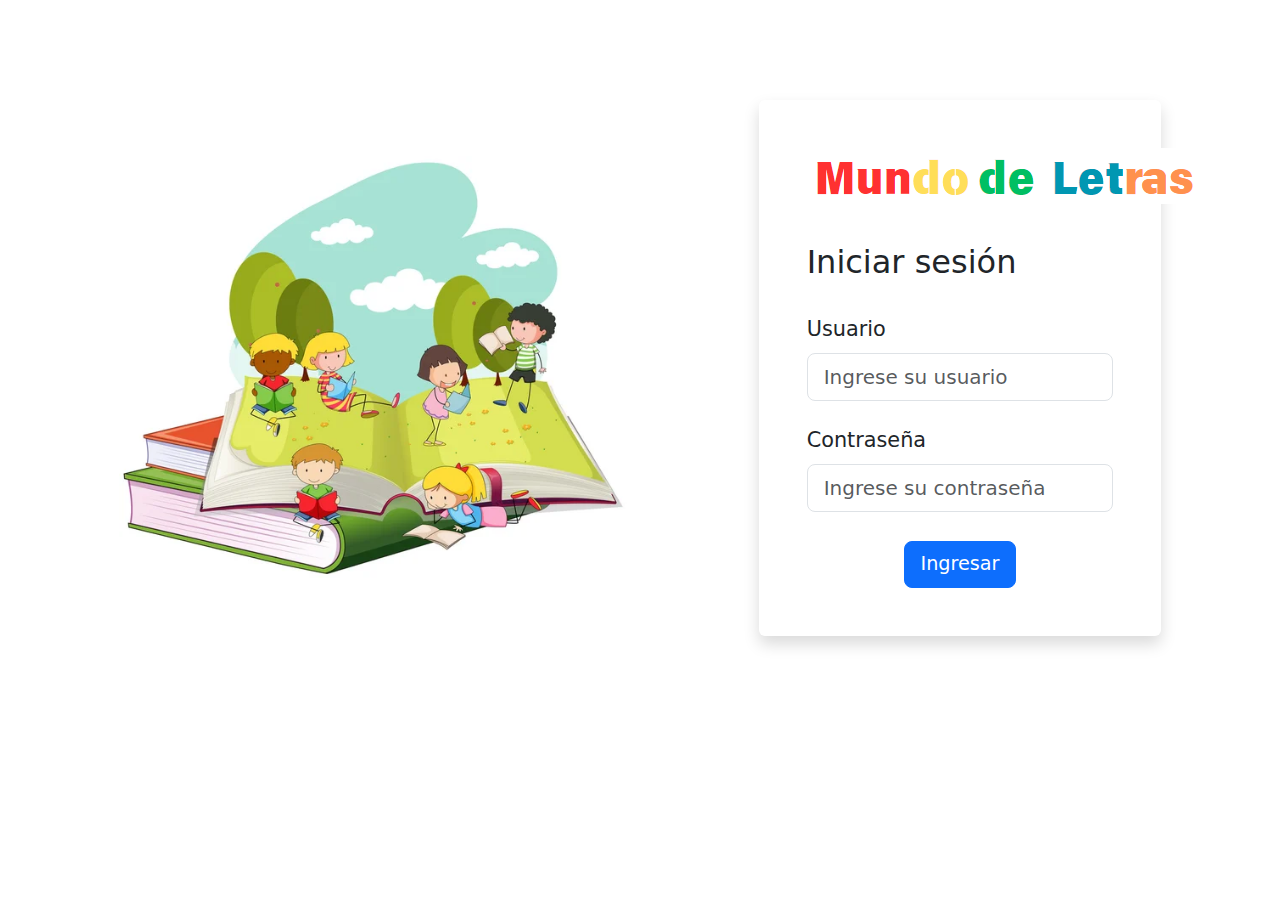
==== index.html @ ca94e11d "Renombrar login.html a index.html" ====
<!DOCTYPE html>
<html lang="en">
<head>
    <meta charset="UTF-8">
    <meta name="viewport" content="width=device-width, initial-scale=1.0">
    <link href="https://cdn.jsdelivr.net/npm/bootstrap@5.3.3/dist/css/bootstrap.min.css" rel="stylesheet" integrity="sha384-QWTKZyjpPEjISv5WaRU9OFeRpok6YctnYmDr5pNlyT2bRjXh0JMhjY6hW+ALEwIH" crossorigin="anonymous">
    <link rel="stylesheet" href="styles/styles.css">
    <title>Document</title>
</head>
<body>
    <section class="contenedor">
        <div class="p-5" style="height: 100px;">
        </div>
        <div class="container-fluid h-custom">
          <div class="row d-flex justify-content-center align-items-center h-100">
            <div class="col-md-9 col-lg-6 col-xl-5">
              <img src="imagenes/1.jpg" class="img-fluid" alt="Sample image">
            </div>
            <div class="col-md-8 col-lg-6 col-xl-4 offset-xl-1">
              <form class="bg-white p-5 rounded shadow">
                <img class="letras" src="imagenes/letras.png" alt="">
                <div class="divider d-flex align-items-center my-4">
                  <h2>Iniciar sesión</h2>
                </div>
      
                <div data-mdb-input-init class="form-outline mb-4">
                  <label class="form-label" for="form3Example3">Usuario</label>
                  <input type="email" id="form3Example3" class="form-control form-control-lg"
                    placeholder="Ingrese su usuario" />
                </div>
      
                <div data-mdb-input-init class="form-outline mb-3">
                  <label class="form-label" for="form3Example4">Contraseña</label>
                  <input type="password" id="form3Example4" class="form-control form-control-lg"
                    placeholder="Ingrese su contraseña" />
                </div>
                <div class="button-contenedor">
                    <button type="button" class="btn btn-primary btn-lg btn-block" onclick="location.href='inicio.html'">Ingresar</button>
                </div>
              </form>
            </div>
          </div>
        </div>
      </section>
</body>
</html>
---- styles/styles.css ----
.form-label {
    font-size: 130%;
}

.btn-primary {
    font-size: 120%;
    margin-top: 3%;
}

.letras {
    margin-bottom: 5%;
}

.button-contenedor {
    display: flex;
    justify-content: center; 
    align-items: center;    
    margin-top: 20px;       
}
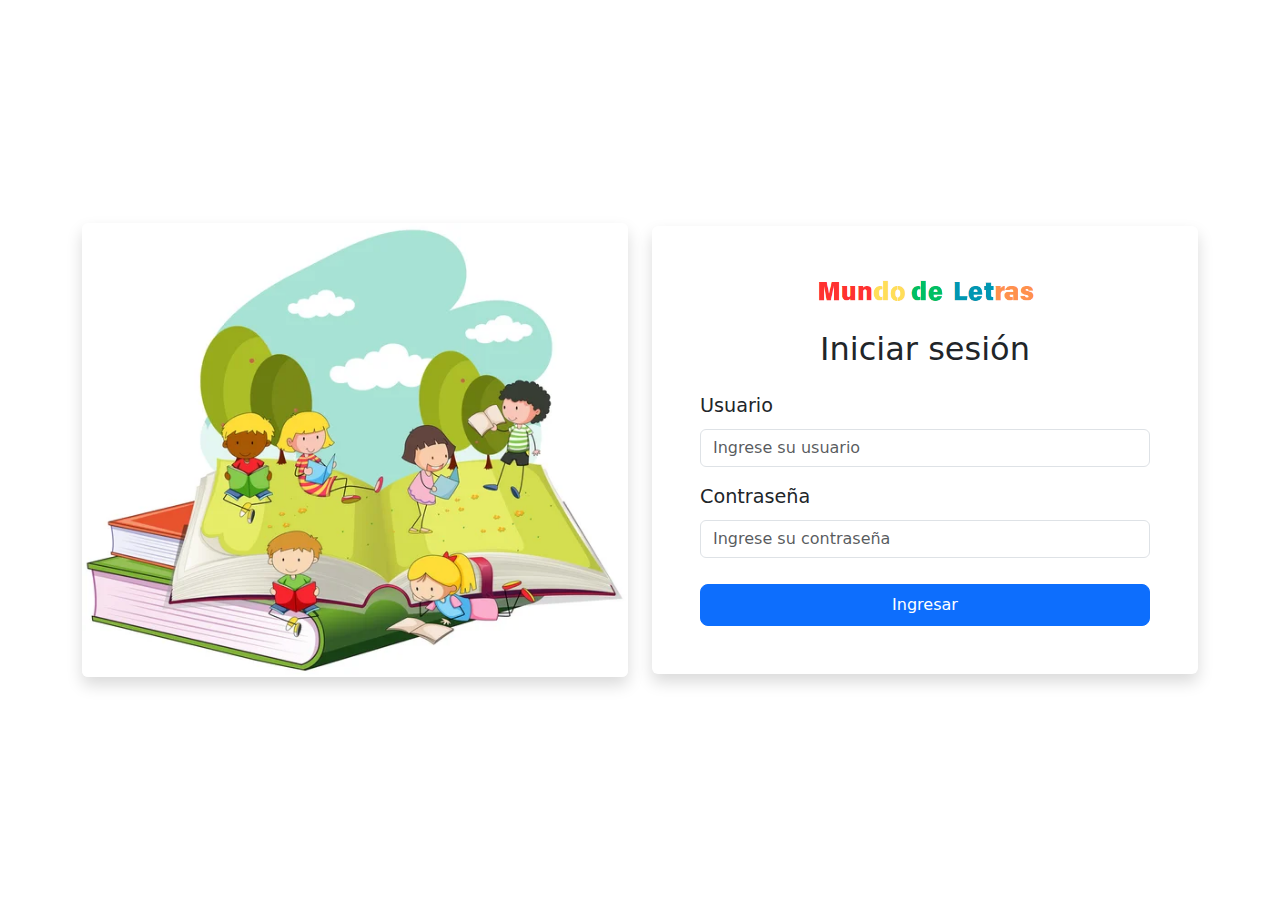
==== commit 40e6e8e0: "Diseño responsivo" ====
--- a/index.html
+++ b/index.html
@@ -5,42 +5,39 @@
     <meta name="viewport" content="width=device-width, initial-scale=1.0">
     <link href="https://cdn.jsdelivr.net/npm/bootstrap@5.3.3/dist/css/bootstrap.min.css" rel="stylesheet" integrity="sha384-QWTKZyjpPEjISv5WaRU9OFeRpok6YctnYmDr5pNlyT2bRjXh0JMhjY6hW+ALEwIH" crossorigin="anonymous">
     <link rel="stylesheet" href="styles/styles.css">
-    <title>Document</title>
+    <title>Iniciar Sesión</title>
 </head>
 <body>
-    <section class="contenedor">
-        <div class="p-5" style="height: 100px;">
+    <section class="contenedor vh-100 d-flex align-items-center">
+        <div class="container">
+            <div class="row d-flex justify-content-center align-items-center">
+                <!-- Imagen -->
+                <div class="col-12 col-md-6 mb-4 mb-md-0">
+                    <img src="imagenes/1.jpg" class="img-fluid rounded shadow" alt="Sample image">
+                </div>
+                <!-- Formulario -->
+                <div class="col-12 col-md-6">
+                    <form class="bg-white p-4 p-md-5 rounded shadow">
+                        <img class="letras mx-auto d-block mb-4" src="imagenes/letras.png" alt="Logo">
+                        <h2 class="text-center mb-4">Iniciar sesión</h2>
+                        <!-- Usuario -->
+                        <div class="form-outline mb-3">
+                            <label class="form-label" for="form3Example3">Usuario</label>
+                            <input type="email" id="form3Example3" class="form-control" placeholder="Ingrese su usuario">
+                        </div>
+                        <!-- Contraseña -->
+                        <div class="form-outline mb-3">
+                            <label class="form-label" for="form3Example4">Contraseña</label>
+                            <input type="password" id="form3Example4" class="form-control" placeholder="Ingrese su contraseña">
+                        </div>
+                        <!-- Botón -->
+                        <div class="d-grid">
+                            <button type="button" class="btn btn-primary btn-lg" onclick="location.href='inicio.html'">Ingresar</button>
+                        </div>
+                    </form>
+                </div>
+            </div>
         </div>
-        <div class="container-fluid h-custom">
-          <div class="row d-flex justify-content-center align-items-center h-100">
-            <div class="col-md-9 col-lg-6 col-xl-5">
-              <img src="imagenes/1.jpg" class="img-fluid" alt="Sample image">
-            </div>
-            <div class="col-md-8 col-lg-6 col-xl-4 offset-xl-1">
-              <form class="bg-white p-5 rounded shadow">
-                <img class="letras" src="imagenes/letras.png" alt="">
-                <div class="divider d-flex align-items-center my-4">
-                  <h2>Iniciar sesión</h2>
-                </div>
-      
-                <div data-mdb-input-init class="form-outline mb-4">
-                  <label class="form-label" for="form3Example3">Usuario</label>
-                  <input type="email" id="form3Example3" class="form-control form-control-lg"
-                    placeholder="Ingrese su usuario" />
-                </div>
-      
-                <div data-mdb-input-init class="form-outline mb-3">
-                  <label class="form-label" for="form3Example4">Contraseña</label>
-                  <input type="password" id="form3Example4" class="form-control form-control-lg"
-                    placeholder="Ingrese su contraseña" />
-                </div>
-                <div class="button-contenedor">
-                    <button type="button" class="btn btn-primary btn-lg btn-block" onclick="location.href='inicio.html'">Ingresar</button>
-                </div>
-              </form>
-            </div>
-          </div>
-        </div>
-      </section>
+    </section>
 </body>
-</html>+</html>
--- a/styles/styles.css
+++ b/styles/styles.css
@@ -1,19 +1,36 @@
+/* General */
 .form-label {
-    font-size: 130%;
+    font-size: 1.2rem;
 }
 
+/* Estilo para el botón */
 .btn-primary {
-    font-size: 120%;
-    margin-top: 3%;
+    font-size: 1rem;
+    margin-top: 10px;
 }
 
-.letras {
-    margin-bottom: 5%;
+/* Imagen en dispositivos pequeños */
+img {
+    max-width: 100%;
+    height: auto;
 }
 
-.button-contenedor {
-    display: flex;
-    justify-content: center; 
-    align-items: center;    
-    margin-top: 20px;       
+/* Clase personalizada para el logo */
+.letras {
+    max-width: 50%;
 }
+
+/* Adaptaciones específicas para móviles */
+@media (max-width: 576px) {
+    .form-label {
+        font-size: 1rem;
+    }
+
+    .btn-primary {
+        font-size: 0.9rem;
+    }
+
+    .letras {
+        max-width: 70%;
+    }
+}
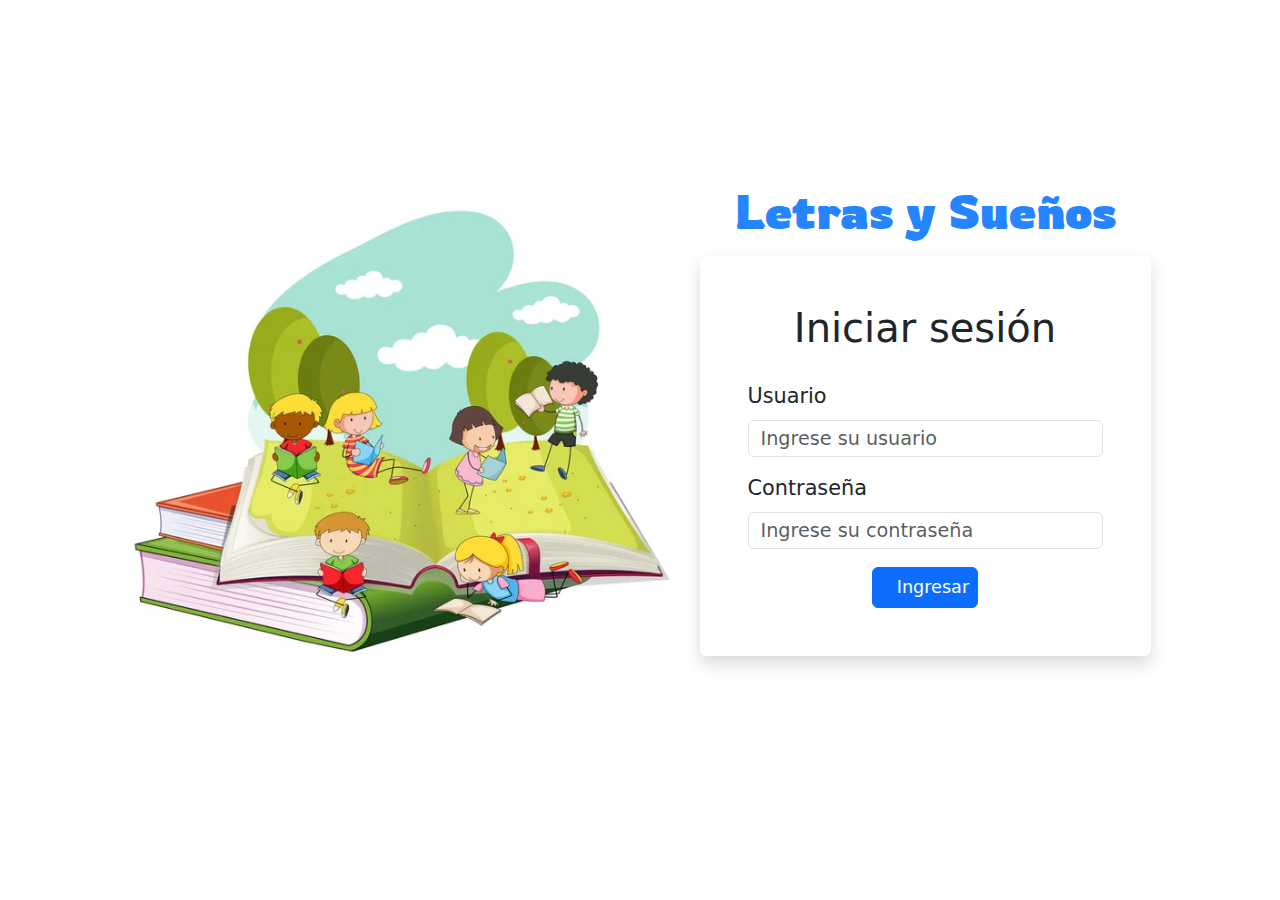
==== commit 4d8c5816: "Cambio en el login" ====
--- a/index.html
+++ b/index.html
@@ -5,7 +5,13 @@
     <meta name="viewport" content="width=device-width, initial-scale=1.0">
     <link href="https://cdn.jsdelivr.net/npm/bootstrap@5.3.3/dist/css/bootstrap.min.css" rel="stylesheet" integrity="sha384-QWTKZyjpPEjISv5WaRU9OFeRpok6YctnYmDr5pNlyT2bRjXh0JMhjY6hW+ALEwIH" crossorigin="anonymous">
     <link rel="stylesheet" href="styles/styles.css">
+    <link rel="preconnect" href="https://fonts.googleapis.com">
+    <link rel="preconnect" href="https://fonts.gstatic.com" crossorigin>
+    <link href="https://fonts.googleapis.com/css2?family=Anton&family=Poppins:ital,wght@0,100;0,200;0,300;0,400;0,500;0,600;0,700;0,800;0,900;1,100;1,200;1,300;1,400;1,500;1,600;1,700;1,800;1,900&family=Rowdies:wght@300;400;700&display=swap" rel="stylesheet">
     <title>Iniciar Sesión</title>
+    <style>
+        
+    </style>
 </head>
 <body>
     <section class="contenedor vh-100 d-flex align-items-center">
@@ -13,13 +19,16 @@
             <div class="row d-flex justify-content-center align-items-center">
                 <!-- Imagen -->
                 <div class="col-12 col-md-6 mb-4 mb-md-0">
-                    <img src="imagenes/1.jpg" class="img-fluid rounded shadow" alt="Sample image">
-                </div>
+                    <img src="imagenes/1.jpg" class="img-fluid" alt="">
+                </div>  
                 <!-- Formulario -->
-                <div class="col-12 col-md-6">
+                <div class="col-12 col-md-5">
+                    <!-- Logo fuera del formulario -->
+                    <div class="titulo">
+                      <span>Letras y Sueños</span>
+                  </div>
                     <form class="bg-white p-4 p-md-5 rounded shadow">
-                        <img class="letras mx-auto d-block mb-4" src="imagenes/letras.png" alt="Logo">
-                        <h2 class="text-center mb-4">Iniciar sesión</h2>
+                        <h1>Iniciar sesión</h1>
                         <!-- Usuario -->
                         <div class="form-outline mb-3">
                             <label class="form-label" for="form3Example3">Usuario</label>
@@ -31,8 +40,8 @@
                             <input type="password" id="form3Example4" class="form-control" placeholder="Ingrese su contraseña">
                         </div>
                         <!-- Botón -->
-                        <div class="d-grid">
-                            <button type="button" class="btn btn-primary btn-lg" onclick="location.href='inicio.html'">Ingresar</button>
+                        <div class="btnIngresar">
+                            <button type="button" class="btn btn-primary " onclick="location.href='inicio.html'">Ingresar</button>
                         </div>
                     </form>
                 </div>
--- a/styles/styles.css
+++ b/styles/styles.css
@@ -1,23 +1,55 @@
-/* General */
-.form-label {
-    font-size: 1.2rem;
+/* Estilo para el botón */
+.btnIngresar .btn-primary {
+    font-size: 1.1rem; /* Aumenta el tamaño de la fuente */
+    padding: 0.4rem 0rem; /* Ajusta el relleno */
+    width: 30%; /* Opcional: Haz que el botón ocupe todo el ancho del contenedor */
 }
 
-/* Estilo para el botón */
-.btn-primary {
-    font-size: 1rem;
-    margin-top: 10px;
+.btnIngresar {
+    display: flex;
+    justify-content: center; /* Centra horizontalmente */
+    margin-top: 5%; /* Espaciado superior */
+}
+
+.btnIngresar .btn-primary {
+    font-size: 1.1rem; /* Tamaño de la fuente */
+    padding: 0.4rem 1.5rem; /* Ajusta el relleno para hacer el botón más grande */
 }
 
 /* Imagen en dispositivos pequeños */
 img {
     max-width: 100%;
     height: auto;
+    margin-bottom: 7%;
 }
 
-/* Clase personalizada para el logo */
-.letras {
-    max-width: 50%;
+h1 {
+    margin-bottom: 8%;
+    text-align: center;
+}
+
+.form-label {
+    font-size: 130%;
+}
+
+.form-control {
+    width: 100%; /* Ancho personalizado */
+    height: 100%; /* Altura personalizada */
+    font-size: 1.2rem; /* Tamaño de letra */
+}
+
+.titulo {        
+    font-family: "Rowdies", serif;
+    font-weight: 900;
+    font-style: normal;
+    color: rgb(37, 132, 255);
+    font-size: 3rem; /* Cambia el tamaño aquí (3rem es un ejemplo) */
+    text-align: center; /* Centra el texto */
+    margin-bottom: 2%;
+}
+
+.col-12 {
+    margin-bottom: 6%;
 }
 
 /* Adaptaciones específicas para móviles */
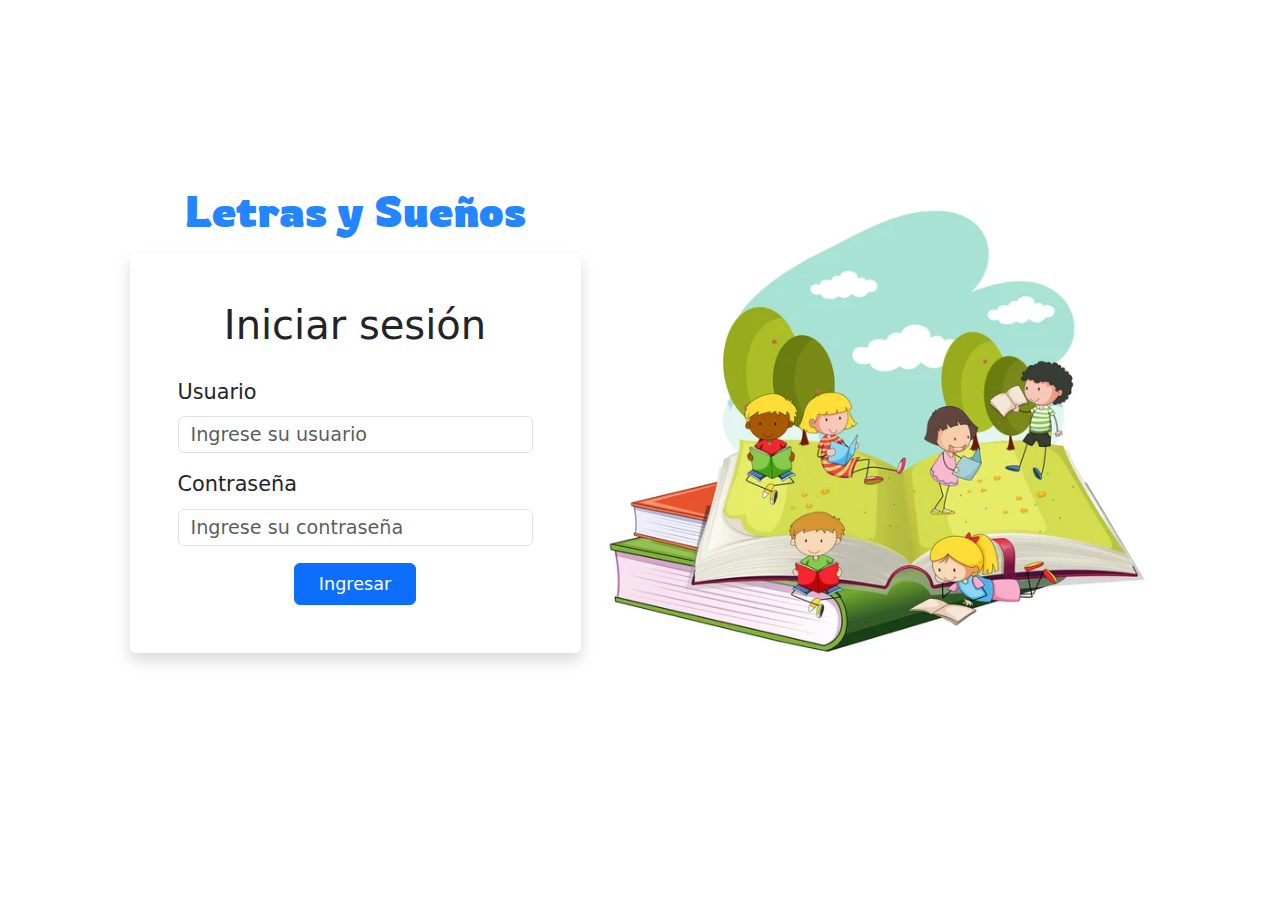
==== commit 053b71f6: "Cambio en el boton e imagen" ====
--- a/index.html
+++ b/index.html
@@ -9,18 +9,11 @@
     <link rel="preconnect" href="https://fonts.gstatic.com" crossorigin>
     <link href="https://fonts.googleapis.com/css2?family=Anton&family=Poppins:ital,wght@0,100;0,200;0,300;0,400;0,500;0,600;0,700;0,800;0,900;1,100;1,200;1,300;1,400;1,500;1,600;1,700;1,800;1,900&family=Rowdies:wght@300;400;700&display=swap" rel="stylesheet">
     <title>Iniciar Sesión</title>
-    <style>
-        
-    </style>
 </head>
 <body>
     <section class="contenedor vh-100 d-flex align-items-center">
         <div class="container">
             <div class="row d-flex justify-content-center align-items-center">
-                <!-- Imagen -->
-                <div class="col-12 col-md-6 mb-4 mb-md-0">
-                    <img src="imagenes/1.jpg" class="img-fluid" alt="">
-                </div>  
                 <!-- Formulario -->
                 <div class="col-12 col-md-5">
                     <!-- Logo fuera del formulario -->
@@ -41,10 +34,14 @@
                         </div>
                         <!-- Botón -->
                         <div class="btnIngresar">
-                            <button type="button" class="btn btn-primary " onclick="location.href='inicio.html'">Ingresar</button>
+                            <button type="button" class="btn btn-primary" onclick="location.href='inicio.html'">Ingresar</button>
                         </div>
                     </form>
-                </div>
+                </div>  
+                <!-- Imagen -->
+                <div class="col-12 col-md-6 mb-4 mb-md-0">
+                    <img src="imagenes/1.jpg" class="img-fluid" alt="">
+                </div>  
             </div>
         </div>
     </section>
--- a/styles/styles.css
+++ b/styles/styles.css
@@ -1,10 +1,4 @@
 /* Estilo para el botón */
-.btnIngresar .btn-primary {
-    font-size: 1.1rem; /* Aumenta el tamaño de la fuente */
-    padding: 0.4rem 0rem; /* Ajusta el relleno */
-    width: 30%; /* Opcional: Haz que el botón ocupe todo el ancho del contenedor */
-}
-
 .btnIngresar {
     display: flex;
     justify-content: center; /* Centra horizontalmente */
@@ -13,12 +7,18 @@
 
 .btnIngresar .btn-primary {
     font-size: 1.1rem; /* Tamaño de la fuente */
-    padding: 0.4rem 1.5rem; /* Ajusta el relleno para hacer el botón más grande */
+    padding: 0.4rem 1.5rem; /* Ajusta el relleno */
+    width: auto; /* El ancho se adapta al contenido */
+    display: flex; /* Flexbox para centrar el texto */
+    justify-content: center; /* Centra horizontalmente */
+    align-items: center; /* Centra verticalmente */
+    text-align: center; /* Asegura alineación de texto */
+    margin: auto; /* Centra el botón */
 }
 
 /* Imagen en dispositivos pequeños */
 img {
-    max-width: 100%;
+    max-width: 50%;
     height: auto;
     margin-bottom: 7%;
 }
@@ -43,7 +43,7 @@
     font-weight: 900;
     font-style: normal;
     color: rgb(37, 132, 255);
-    font-size: 3rem; /* Cambia el tamaño aquí (3rem es un ejemplo) */
+    font-size: 2.7rem; /* Cambia el tamaño aquí */
     text-align: center; /* Centra el texto */
     margin-bottom: 2%;
 }
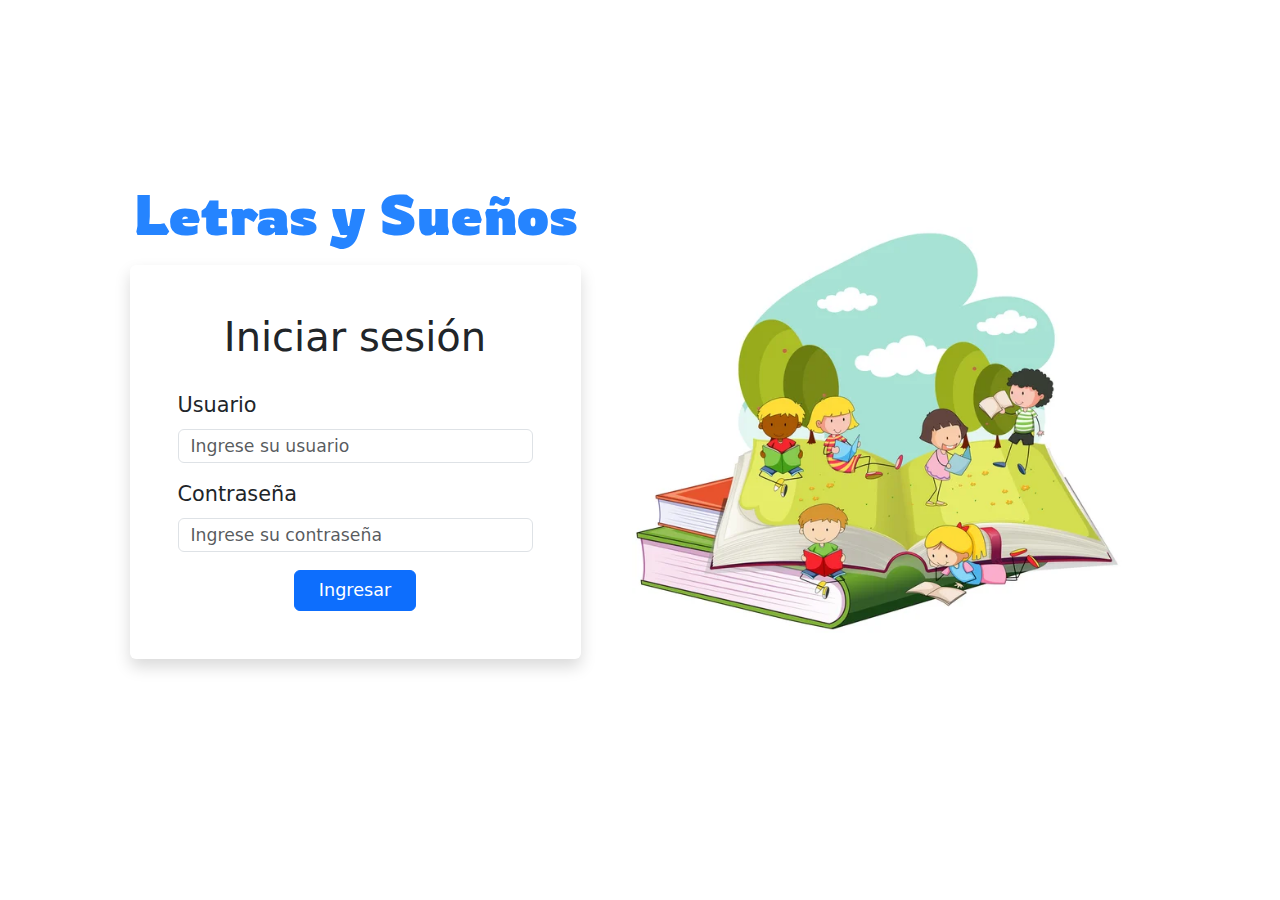
==== commit 12274f99: "segunda pagina" ====
--- a/index.html
+++ b/index.html
@@ -4,7 +4,7 @@
     <meta charset="UTF-8">
     <meta name="viewport" content="width=device-width, initial-scale=1.0">
     <link href="https://cdn.jsdelivr.net/npm/bootstrap@5.3.3/dist/css/bootstrap.min.css" rel="stylesheet" integrity="sha384-QWTKZyjpPEjISv5WaRU9OFeRpok6YctnYmDr5pNlyT2bRjXh0JMhjY6hW+ALEwIH" crossorigin="anonymous">
-    <link rel="stylesheet" href="styles/styles.css">
+    <link rel="stylesheet" href="css/styles.css">
     <link rel="preconnect" href="https://fonts.googleapis.com">
     <link rel="preconnect" href="https://fonts.gstatic.com" crossorigin>
     <link href="https://fonts.googleapis.com/css2?family=Anton&family=Poppins:ital,wght@0,100;0,200;0,300;0,400;0,500;0,600;0,700;0,800;0,900;1,100;1,200;1,300;1,400;1,500;1,600;1,700;1,800;1,900&family=Rowdies:wght@300;400;700&display=swap" rel="stylesheet">
--- a/css/styles.css
+++ b/css/styles.css
@@ -0,0 +1,197 @@
+/* Estilo para el botón */
+.btnIngresar {
+    display: flex;
+    justify-content: center; /* Centra horizontalmente */
+    margin-top: 5%; /* Espaciado superior */
+}
+
+.btnIngresar .btn-primary {
+    font-size: 1.1rem; /* Tamaño de la fuente */
+    padding: 0.4rem 1.5rem; /* Ajusta el relleno */
+    width: auto; /* El ancho se adapta al contenido */
+    display: flex; /* Flexbox para centrar el texto */
+    justify-content: center; /* Centra horizontalmente */
+    align-items: center; /* Centra verticalmente */
+    text-align: center; /* Asegura alineación de texto */
+    margin: auto; /* Centra el botón */
+}
+
+/* Imagen en dispositivos pequeños */
+.img-fluid {
+    max-width: 90%; /* Reduce el tamaño en computadoras */
+    height: auto; /* Mantén la proporción */
+    margin-bottom: 7%;  
+    display: block;
+    margin-left: auto;
+    margin-right: auto;
+}
+
+h1 {
+    margin-bottom: 8%;
+    text-align: center;
+}
+
+.form-label {
+    font-size: 130%;
+}
+
+.form-control {
+    width: 100%; /* Ancho personalizado */
+    height: 100%; /* Altura personalizada */
+    font-size: 1.08rem; /* Tamaño de letra */
+}
+
+.titulo {
+    font-family: "Rowdies", serif;
+    font-weight: 900;
+    font-style: normal;
+    color: rgb(37, 132, 255);
+    font-size: 3.5rem; /* Cambia el tamaño aquí */
+    text-align: center; /* Centra el texto */
+    margin-bottom: 2%;
+    display: block; /* Asegura que sea un bloque visible */
+    visibility: visible; /* Garantiza que se vea siempre */
+}
+
+.titulo-inicio {
+    font-family: "Rowdies", serif;
+    font-weight: 900;
+    font-style: normal;
+    color: rgb(255, 255, 255);
+    text-align: center;flex-grow: 1; /* Ocupa todo el espacio disponible para centrar */
+    font-weight: bold;
+    /*-webkit-text-stroke: 1px black; /* Borde negro delgado */
+    
+}
+
+.col-12 {
+    margin-bottom: 6%;
+}
+/*Nav bar*/
+.custom-bg {
+    background-color: rgb(37, 132, 255); /* Color azul personalizado */
+}
+
+.text-light {
+    color: #ffffff; /* Asegura contraste con el fondo azul */
+}
+
+.text-white {
+    color: #ffffff; /* Texto completamente blanco */
+}
+
+.navbar-toggler-icon {
+    filter: brightness(0) invert(1); /* Cambia el color del ícono al contraste blanco */
+}
+
+/*sidebar*/
+ /* Estilo para el título del sidebar */
+ .sidebar-title {
+    font-family: 'Rowdies', sans-serif;
+    font-size: 1.8rem;
+    font-weight: bold;
+    color: #ffffff;
+    text-align: center;
+    padding: 20px 0;
+    background-color: #2564ff;
+}
+
+/* Estilo para el sidebar */
+.sidebar {
+    position: fixed;
+    top: 0;
+    left: -250px; /* Oculto inicialmente */
+    width: 250px;
+    height: 100vh;
+    background-color:#2564ff;
+    transition: left 0.3s ease;
+    z-index: 1050;
+    overflow-y: auto;
+}
+
+.sidebar.show {
+    left: 0; /* Mostrar el sidebar */
+}
+
+.sidebar .nav-link.subtitle {
+    background: none; /* Quita el fondo */
+    font-size: 1.4rem; /* Aumenta el tamaño de la letra */
+    font-weight: bold;
+    color: #ffffff;
+    padding: 15px 20px;
+    text-align: center;
+}
+
+.sidebar .nav-link.subtitle:hover {
+    background: none; /* No cambia el fondo al pasar el cursor */
+}
+
+.sidebar .nav-link {
+    color:#ffffff;
+    font-size: 1.2rem;
+    padding: 10px 20px;
+    font-weight: bold;
+    text-align: center;
+}
+
+.sidebar .nav-link {
+    color: #ffffff;
+    font-size: 1.2rem;
+    font-weight: bold;
+    padding: 10px 0; /* Reduce el relleno superior/inferior */
+    text-align: center; /* Centra el texto horizontalmente */
+    display: flex; /* Habilita flexbox */
+    justify-content: center; /* Centra el contenido horizontalmente */
+    align-items: center; /* Centra el contenido verticalmente */
+}
+.sidebar .nav-link:hover {
+    background-color: rgba(255, 255, 255, 0.932);
+}
+
+/* Estilo para el overlay */
+.overlay {
+    position: fixed;
+    top: 0;
+    left: 0;
+    width: 100%;
+    height: 100%;
+    background-color: rgba(0, 0, 0, 0.5);
+    z-index: 1040;
+    display: none; /* Oculto inicialmente */
+}
+
+.overlay.show {
+    display: block; /* Mostrar el overlay */
+}
+
+/* Submenú estilo */
+.submenu {
+    display: none;
+    margin-left: 20px;
+}
+
+.submenu.show {
+    display: block;
+}
+
+/* Adaptaciones específicas para móviles */
+@media (max-width: 576px) {
+    .form-label {
+        font-size: 1rem;
+    }
+
+    .btn-primary {
+        font-size: 0.9rem;
+    }
+
+    .img-fluid {
+        max-width: 70%; /* Reduce aún más el tamaño en móviles */
+        padding-bottom: 0%;
+    }
+
+    .titulo {
+        font-size: 2.3rem; /* Reduce el tamaño del título */
+        margin-bottom: 5%;
+        padding-top: 0%;
+    }
+}
